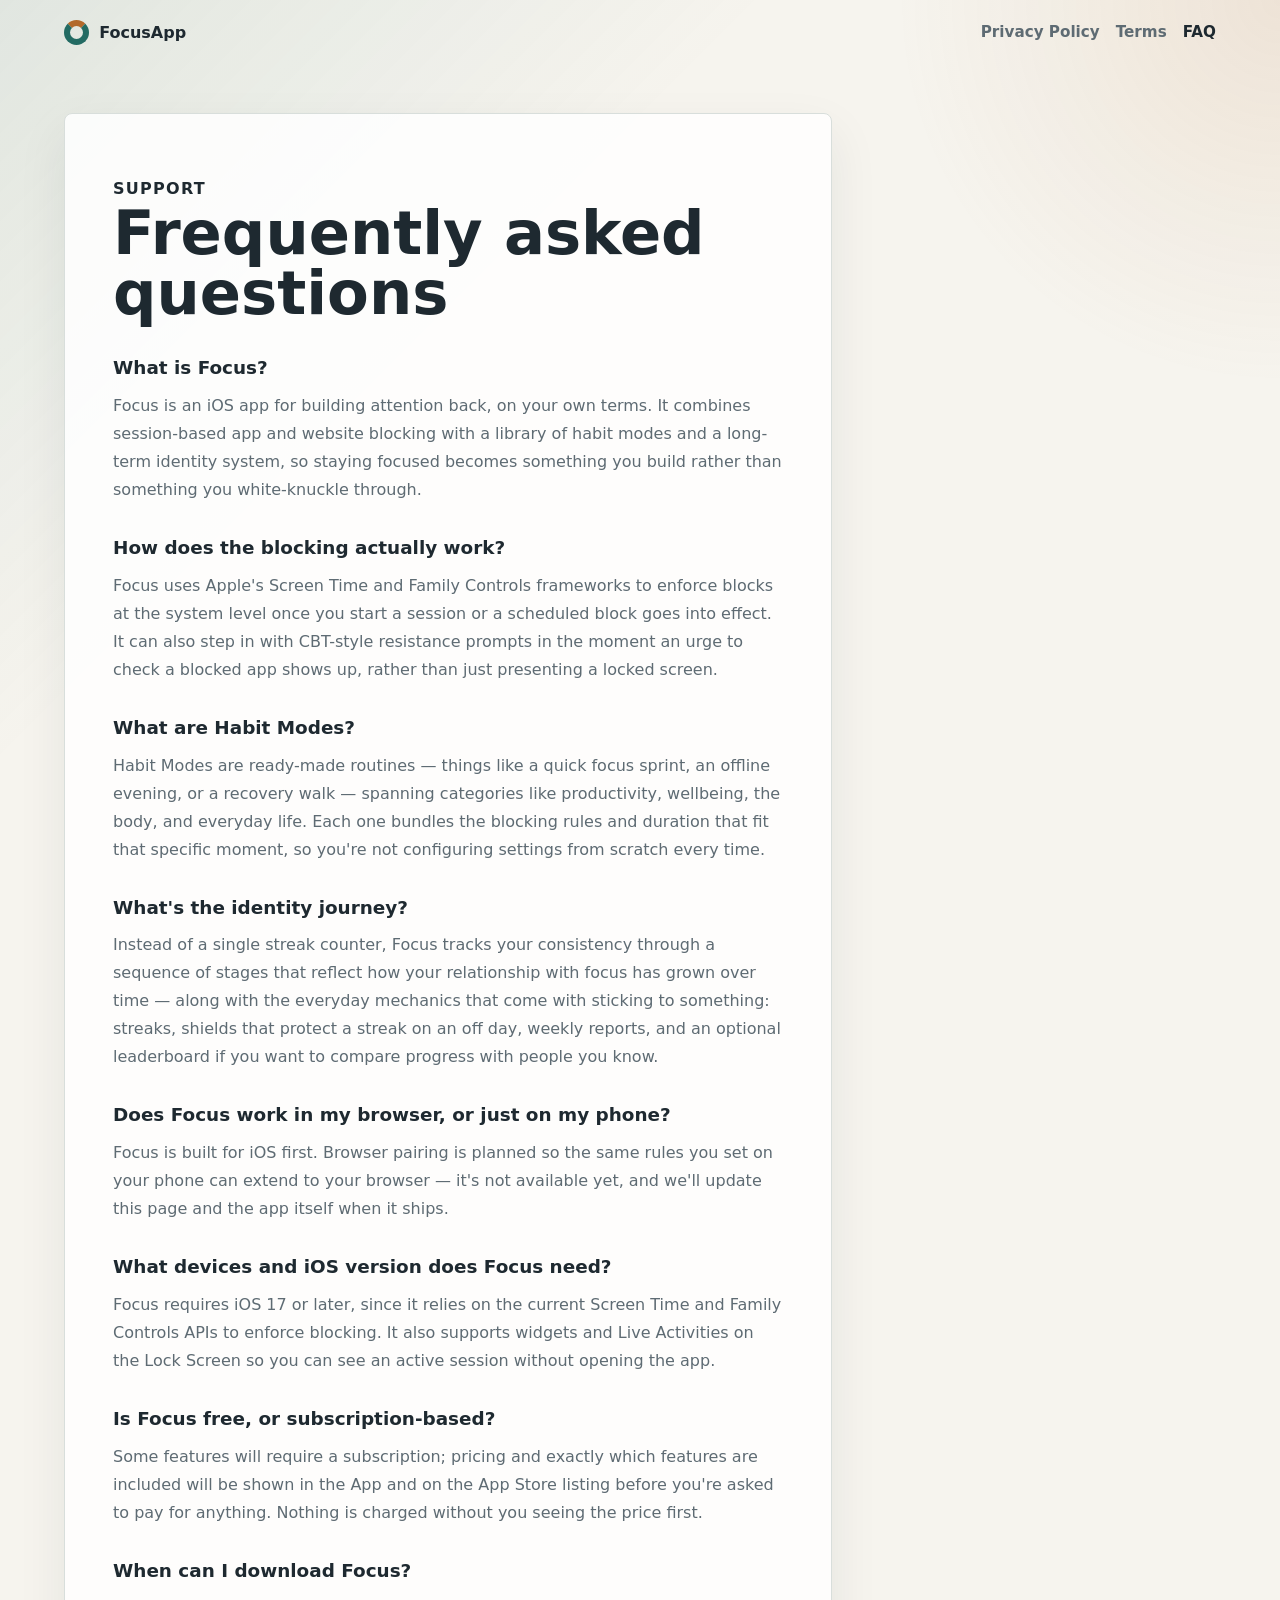
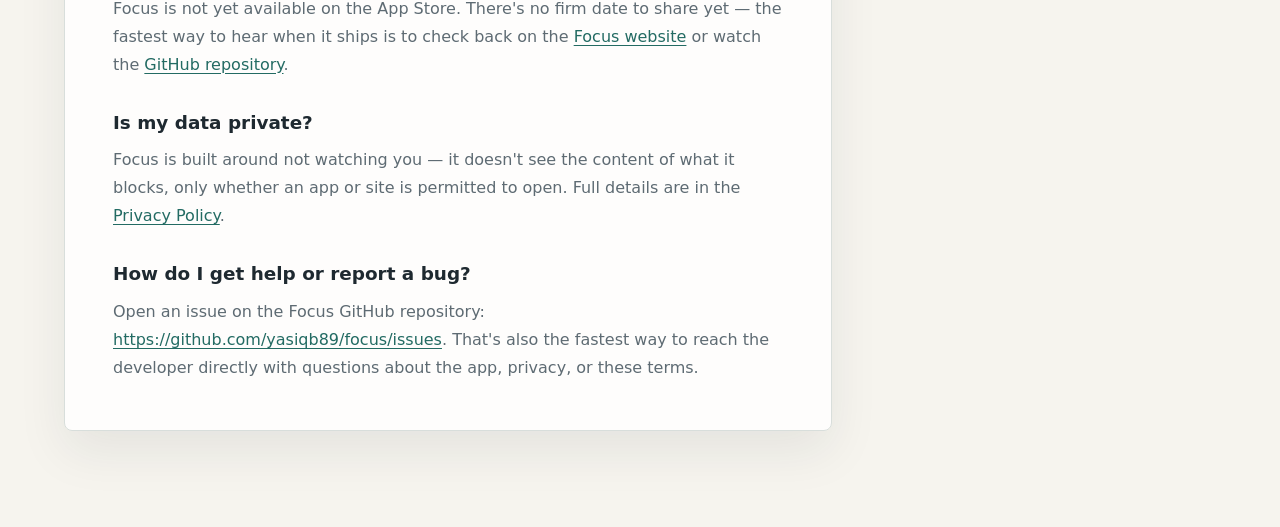
==== faq/index.html @ 5261e76b "Add FAQ page, rewrite Terms of Use, new "Get in touch" nav button - New faq/ page: 10 questions grou" ====
<!doctype html>
<html lang="en">
  <head>
    <meta charset="utf-8">
    <meta name="viewport" content="width=device-width, initial-scale=1">
    <meta name="description" content="Frequently asked questions about Focus — blocking, habit modes, the identity journey, privacy, and support.">
    <title>FAQ | FocusApp</title>
    <link rel="stylesheet" href="../assets/styles.css">
  </head>
  <body>
    <header class="site-header">
      <a class="brand" href="../" aria-label="FocusApp home">
        <span class="brand-mark" aria-hidden="true"></span>
        <span>FocusApp</span>
      </a>
      <nav aria-label="Legal">
        <a href="../focus/privacy-policy/">Privacy Policy</a>
        <a href="../terms/">Terms</a>
        <a aria-current="page" href="./">FAQ</a>
      </nav>
    </header>

    <main class="document-shell">
      <article class="legal-document">
        <p class="eyebrow">Support</p>
        <h1>Frequently asked questions</h1>

        <h2>What is Focus?</h2>
        <p>
          Focus is an iOS app for building attention back, on your own terms.
          It combines session-based app and website blocking with a library of
          habit modes and a long-term identity system, so staying focused
          becomes something you build rather than something you white-knuckle
          through.
        </p>

        <h2>How does the blocking actually work?</h2>
        <p>
          Focus uses Apple's Screen Time and Family Controls frameworks to
          enforce blocks at the system level once you start a session or a
          scheduled block goes into effect. It can also step in with CBT-style
          resistance prompts in the moment an urge to check a blocked app
          shows up, rather than just presenting a locked screen.
        </p>

        <h2>What are Habit Modes?</h2>
        <p>
          Habit Modes are ready-made routines — things like a quick focus
          sprint, an offline evening, or a recovery walk — spanning categories
          like productivity, wellbeing, the body, and everyday life. Each one
          bundles the blocking rules and duration that fit that specific
          moment, so you're not configuring settings from scratch every time.
        </p>

        <h2>What's the identity journey?</h2>
        <p>
          Instead of a single streak counter, Focus tracks your consistency
          through a sequence of stages that reflect how your relationship with
          focus has grown over time — along with the everyday mechanics that
          come with sticking to something: streaks, shields that protect a
          streak on an off day, weekly reports, and an optional leaderboard if
          you want to compare progress with people you know.
        </p>

        <h2>Does Focus work in my browser, or just on my phone?</h2>
        <p>
          Focus is built for iOS first. Browser pairing is planned so the same
          rules you set on your phone can extend to your browser — it's not
          available yet, and we'll update this page and the app itself when it
          ships.
        </p>

        <h2>What devices and iOS version does Focus need?</h2>
        <p>
          Focus requires iOS 17 or later, since it relies on the current
          Screen Time and Family Controls APIs to enforce blocking. It also
          supports widgets and Live Activities on the Lock Screen so you can
          see an active session without opening the app.
        </p>

        <h2>Is Focus free, or subscription-based?</h2>
        <p>
          Some features will require a subscription; pricing and exactly which
          features are included will be shown in the App and on the App Store
          listing before you're asked to pay for anything. Nothing is charged
          without you seeing the price first.
        </p>

        <h2>When can I download Focus?</h2>
        <p>
          Focus is not yet available on the App Store. There's no firm date to
          share yet — the fastest way to hear when it ships is to check
          back on the <a href="https://yasiqb89.github.io/Github-Page/focus/">Focus website</a>
          or watch the <a href="https://github.com/yasiqb89/focus">GitHub repository</a>.
        </p>

        <h2>Is my data private?</h2>
        <p>
          Focus is built around not watching you — it doesn't see the content
          of what it blocks, only whether an app or site is permitted to open.
          Full details are in the <a href="../focus/privacy-policy/">Privacy Policy</a>.
        </p>

        <h2>How do I get help or report a bug?</h2>
        <p>
          Open an issue on the Focus GitHub repository:
          <a href="https://github.com/yasiqb89/focus/issues">https://github.com/yasiqb89/focus/issues</a>.
          That's also the fastest way to reach the developer directly with
          questions about the app, privacy, or these terms.
        </p>
      </article>
    </main>
  </body>
</html>
---- assets/styles.css ----
:root {
  color-scheme: light;
  --bg: #f6f4ee;
  --surface: #ffffff;
  --text: #1e2930;
  --muted: #5e6b73;
  --line: #d8dedb;
  --accent: #236b63;
  --accent-strong: #184c47;
  --amber: #b26a2c;
  --shadow: 0 20px 50px rgba(28, 43, 48, 0.08);
}

* {
  box-sizing: border-box;
}

html {
  font-family:
    Inter, ui-sans-serif, system-ui, -apple-system, BlinkMacSystemFont, "Segoe UI",
    sans-serif;
  background: var(--bg);
  color: var(--text);
}

body {
  margin: 0;
  min-height: 100vh;
  background:
    linear-gradient(135deg, rgba(35, 107, 99, 0.1), transparent 34rem),
    radial-gradient(circle at top right, rgba(178, 106, 44, 0.12), transparent 24rem),
    var(--bg);
}

a {
  color: var(--accent);
  text-underline-offset: 0.18em;
}

a:hover {
  color: var(--accent-strong);
}

.site-header {
  display: flex;
  align-items: center;
  justify-content: space-between;
  gap: 1.5rem;
  width: min(100% - 2rem, 72rem);
  margin: 0 auto;
  padding: 1.25rem 0;
}

.brand {
  display: inline-flex;
  align-items: center;
  gap: 0.65rem;
  color: var(--text);
  font-weight: 750;
  text-decoration: none;
}

.brand-mark {
  display: inline-block;
  width: 1.55rem;
  height: 1.55rem;
  border: 0.38rem solid var(--accent);
  border-top-color: var(--amber);
  border-radius: 999px;
}

nav {
  display: flex;
  align-items: center;
  gap: 1rem;
  font-size: 0.95rem;
}

nav a {
  color: var(--muted);
  font-weight: 650;
  text-decoration: none;
}

nav a[aria-current="page"],
nav a:hover {
  color: var(--text);
}

.page-shell,
.document-shell {
  width: min(100% - 2rem, 72rem);
  margin: 0 auto;
}

.page-shell {
  display: grid;
  align-items: center;
  min-height: calc(100vh - 5rem);
  padding: 4rem 0 6rem;
}

.intro {
  max-width: 43rem;
}

.eyebrow {
  margin: 0 0 0.85rem;
  color: var(--accent);
  font-size: 0.78rem;
  font-weight: 800;
  letter-spacing: 0.08em;
  text-transform: uppercase;
}

h1,
h2 {
  letter-spacing: 0;
}

h1 {
  margin: 0;
  font-size: clamp(2.4rem, 6vw, 5.25rem);
  line-height: 0.98;
}

.intro p:not(.eyebrow) {
  max-width: 36rem;
  margin: 1.4rem 0 0;
  color: var(--muted);
  font-size: 1.1rem;
  line-height: 1.7;
}

.actions {
  display: flex;
  flex-wrap: wrap;
  gap: 0.8rem;
  margin-top: 2rem;
}

.button {
  display: inline-flex;
  align-items: center;
  justify-content: center;
  min-height: 2.9rem;
  padding: 0.78rem 1rem;
  border: 1px solid var(--accent);
  border-radius: 8px;
  background: var(--accent);
  color: #ffffff;
  font-weight: 750;
  text-decoration: none;
}

.button:hover {
  background: var(--accent-strong);
  color: #ffffff;
}

.button.secondary {
  background: rgba(255, 255, 255, 0.55);
  color: var(--accent);
}

.button.secondary:hover {
  background: #ffffff;
  color: var(--accent-strong);
}

.document-shell {
  padding: 3rem 0 6rem;
}

.legal-document {
  width: min(100%, 48rem);
  padding: clamp(1.4rem, 4vw, 3rem);
  border: 1px solid var(--line);
  border-radius: 8px;
  background: rgba(255, 255, 255, 0.86);
  box-shadow: var(--shadow);
}

.legal-document h1 {
  margin-bottom: 1.5rem;
  font-size: clamp(2.2rem, 5vw, 3.8rem);
  line-height: 1;
}

.legal-document h2 {
  margin: 2rem 0 0.6rem;
  font-size: 1.15rem;
  line-height: 1.25;
}

.legal-document p {
  margin: 0.8rem 0 0;
  color: var(--muted);
  font-size: 1rem;
  line-height: 1.75;
}

.legal-document p:first-of-type {
  color: var(--text);
}

@media (max-width: 640px) {
  .site-header {
    align-items: flex-start;
    flex-direction: column;
  }

  nav {
    width: 100%;
    justify-content: flex-start;
  }

  .page-shell {
    align-items: start;
    padding-top: 3rem;
  }

  .actions {
    flex-direction: column;
    align-items: stretch;
  }
}
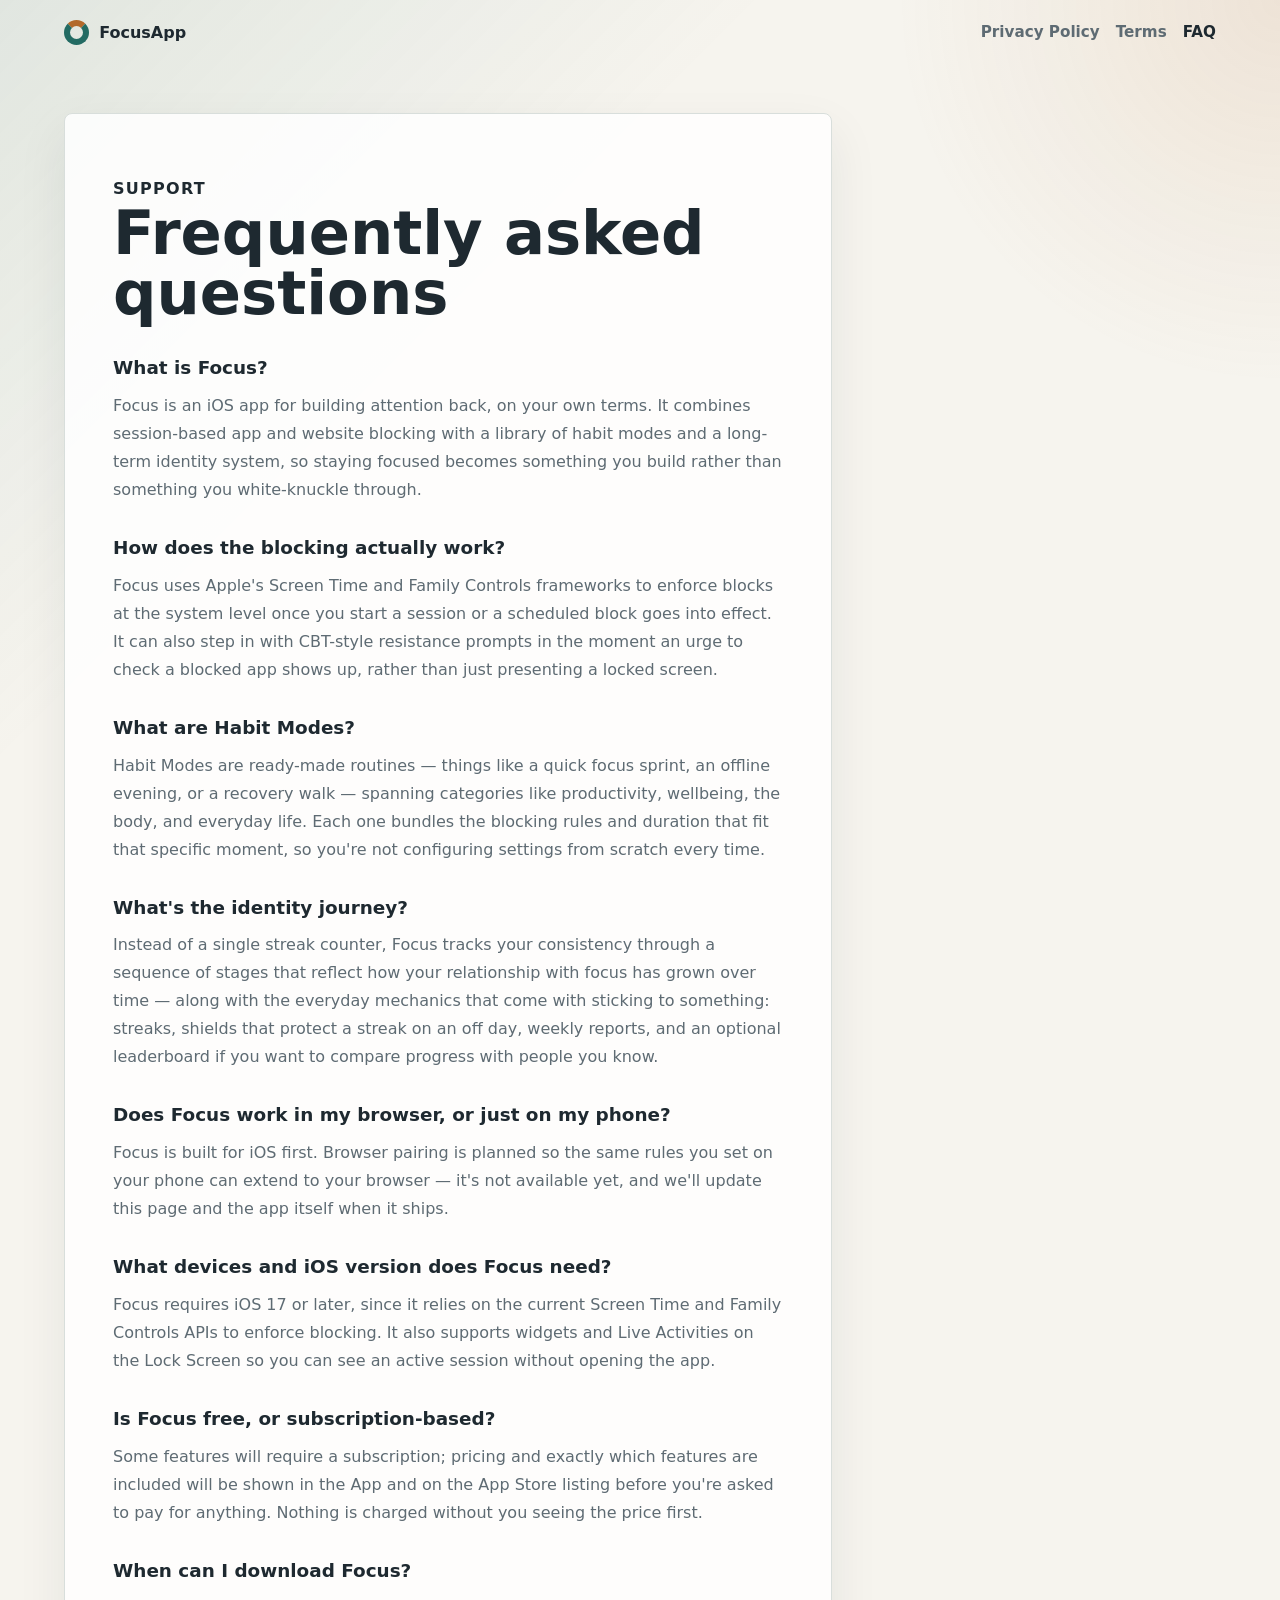
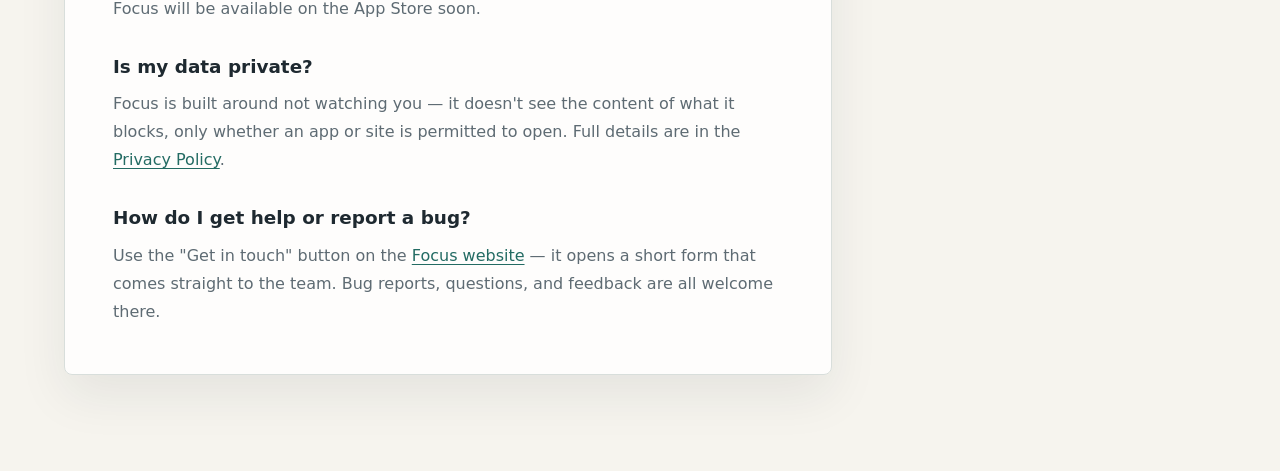
==== commit f327945e: "Deploy contact drawer to Focus site; update FAQ answers - Sync the new "Get in touch" slide-in conta" ====
--- a/faq/index.html
+++ b/faq/index.html
@@ -88,10 +88,7 @@
 
         <h2>When can I download Focus?</h2>
         <p>
-          Focus is not yet available on the App Store. There's no firm date to
-          share yet — the fastest way to hear when it ships is to check
-          back on the <a href="https://yasiqb89.github.io/Github-Page/focus/">Focus website</a>
-          or watch the <a href="https://github.com/yasiqb89/focus">GitHub repository</a>.
+          Focus will be available on the App Store soon.
         </p>
 
         <h2>Is my data private?</h2>
@@ -103,10 +100,10 @@
 
         <h2>How do I get help or report a bug?</h2>
         <p>
-          Open an issue on the Focus GitHub repository:
-          <a href="https://github.com/yasiqb89/focus/issues">https://github.com/yasiqb89/focus/issues</a>.
-          That's also the fastest way to reach the developer directly with
-          questions about the app, privacy, or these terms.
+          Use the "Get in touch" button on the
+          <a href="https://yasiqb89.github.io/Github-Page/focus/">Focus website</a>
+          — it opens a short form that comes straight to the team. Bug reports,
+          questions, and feedback are all welcome there.
         </p>
       </article>
     </main>
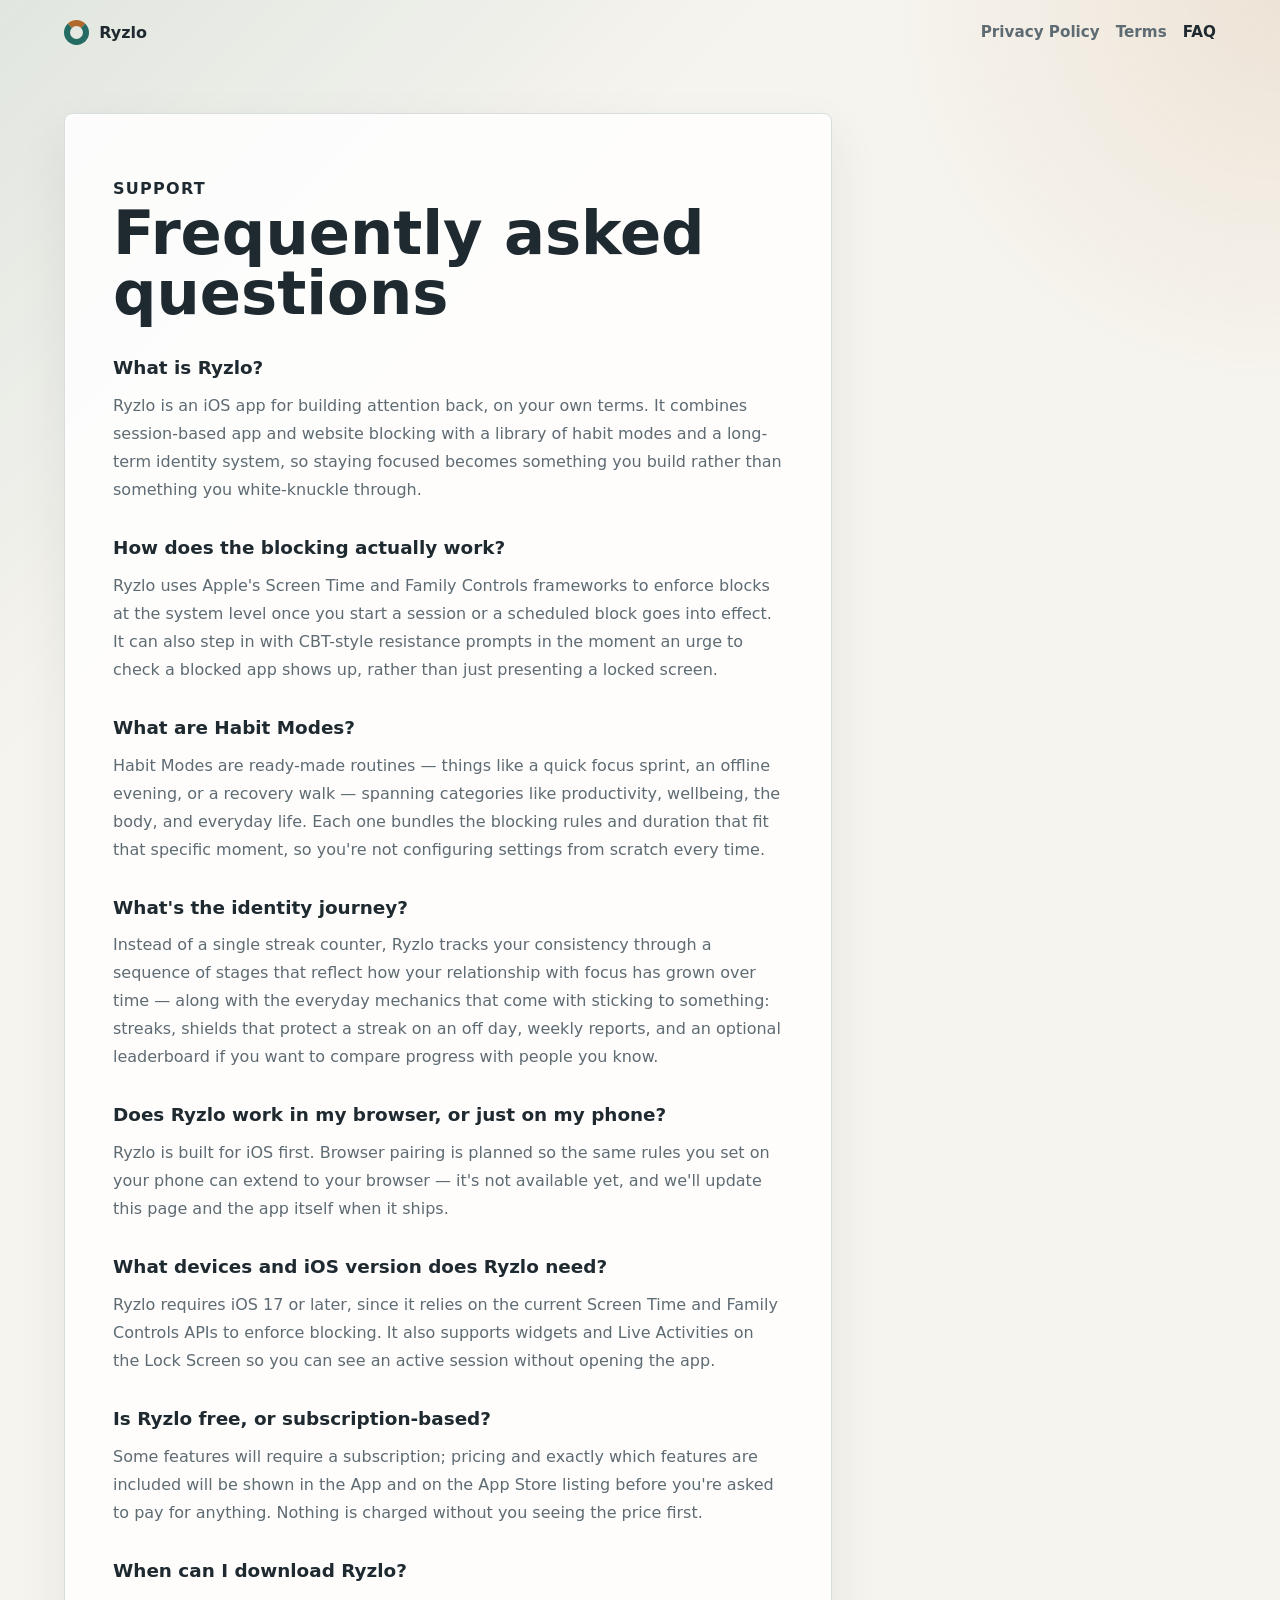
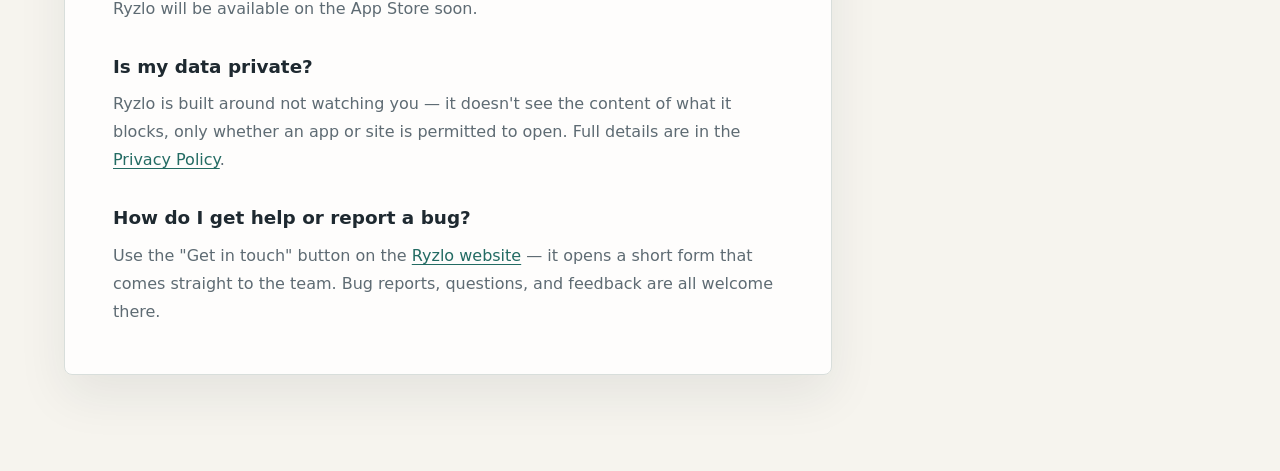
==== commit 611474ca: "Rebrand Focus → Ryzlo across legal/support pages Completes the rename started on the marketing site:" ====
--- a/faq/index.html
+++ b/faq/index.html
@@ -3,15 +3,15 @@
   <head>
     <meta charset="utf-8">
     <meta name="viewport" content="width=device-width, initial-scale=1">
-    <meta name="description" content="Frequently asked questions about Focus — blocking, habit modes, the identity journey, privacy, and support.">
-    <title>FAQ | FocusApp</title>
+    <meta name="description" content="Frequently asked questions about Ryzlo — blocking, habit modes, the identity journey, privacy, and support.">
+    <title>FAQ | Ryzlo</title>
     <link rel="stylesheet" href="../assets/styles.css">
   </head>
   <body>
     <header class="site-header">
-      <a class="brand" href="../" aria-label="FocusApp home">
+      <a class="brand" href="../" aria-label="Ryzlo home">
         <span class="brand-mark" aria-hidden="true"></span>
-        <span>FocusApp</span>
+        <span>Ryzlo</span>
       </a>
       <nav aria-label="Legal">
         <a href="../focus/privacy-policy/">Privacy Policy</a>
@@ -25,9 +25,9 @@
         <p class="eyebrow">Support</p>
         <h1>Frequently asked questions</h1>
 
-        <h2>What is Focus?</h2>
+        <h2>What is Ryzlo?</h2>
         <p>
-          Focus is an iOS app for building attention back, on your own terms.
+          Ryzlo is an iOS app for building attention back, on your own terms.
           It combines session-based app and website blocking with a library of
           habit modes and a long-term identity system, so staying focused
           becomes something you build rather than something you white-knuckle
@@ -36,7 +36,7 @@
 
         <h2>How does the blocking actually work?</h2>
         <p>
-          Focus uses Apple's Screen Time and Family Controls frameworks to
+          Ryzlo uses Apple's Screen Time and Family Controls frameworks to
           enforce blocks at the system level once you start a session or a
           scheduled block goes into effect. It can also step in with CBT-style
           resistance prompts in the moment an urge to check a blocked app
@@ -54,7 +54,7 @@
 
         <h2>What's the identity journey?</h2>
         <p>
-          Instead of a single streak counter, Focus tracks your consistency
+          Instead of a single streak counter, Ryzlo tracks your consistency
           through a sequence of stages that reflect how your relationship with
           focus has grown over time — along with the everyday mechanics that
           come with sticking to something: streaks, shields that protect a
@@ -62,23 +62,23 @@
           you want to compare progress with people you know.
         </p>
 
-        <h2>Does Focus work in my browser, or just on my phone?</h2>
+        <h2>Does Ryzlo work in my browser, or just on my phone?</h2>
         <p>
-          Focus is built for iOS first. Browser pairing is planned so the same
+          Ryzlo is built for iOS first. Browser pairing is planned so the same
           rules you set on your phone can extend to your browser — it's not
           available yet, and we'll update this page and the app itself when it
           ships.
         </p>
 
-        <h2>What devices and iOS version does Focus need?</h2>
+        <h2>What devices and iOS version does Ryzlo need?</h2>
         <p>
-          Focus requires iOS 17 or later, since it relies on the current
+          Ryzlo requires iOS 17 or later, since it relies on the current
           Screen Time and Family Controls APIs to enforce blocking. It also
           supports widgets and Live Activities on the Lock Screen so you can
           see an active session without opening the app.
         </p>
 
-        <h2>Is Focus free, or subscription-based?</h2>
+        <h2>Is Ryzlo free, or subscription-based?</h2>
         <p>
           Some features will require a subscription; pricing and exactly which
           features are included will be shown in the App and on the App Store
@@ -86,14 +86,14 @@
           without you seeing the price first.
         </p>
 
-        <h2>When can I download Focus?</h2>
+        <h2>When can I download Ryzlo?</h2>
         <p>
-          Focus will be available on the App Store soon.
+          Ryzlo will be available on the App Store soon.
         </p>
 
         <h2>Is my data private?</h2>
         <p>
-          Focus is built around not watching you — it doesn't see the content
+          Ryzlo is built around not watching you — it doesn't see the content
           of what it blocks, only whether an app or site is permitted to open.
           Full details are in the <a href="../focus/privacy-policy/">Privacy Policy</a>.
         </p>
@@ -101,7 +101,7 @@
         <h2>How do I get help or report a bug?</h2>
         <p>
           Use the "Get in touch" button on the
-          <a href="https://yasiqb89.github.io/Github-Page/focus/">Focus website</a>
+          <a href="https://ryzlo.net/">Ryzlo website</a>
           — it opens a short form that comes straight to the team. Bug reports,
           questions, and feedback are all welcome there.
         </p>
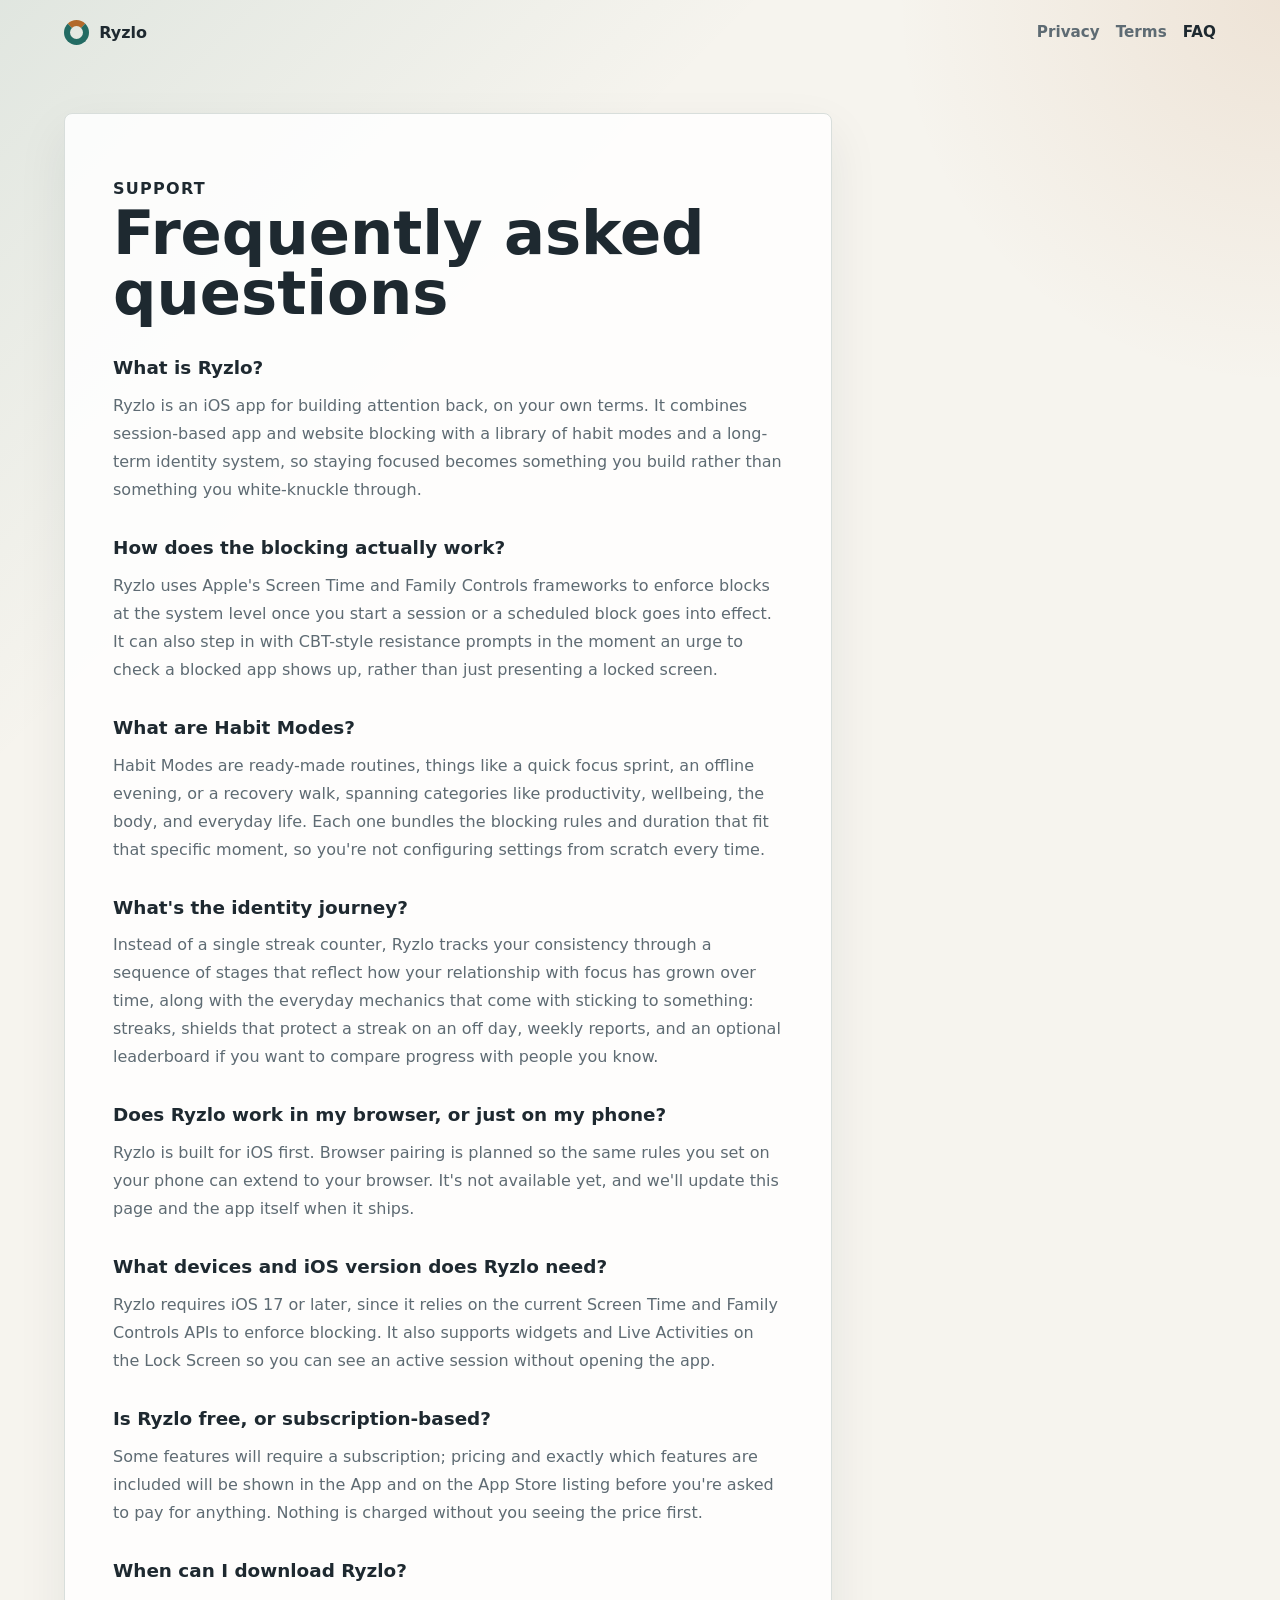
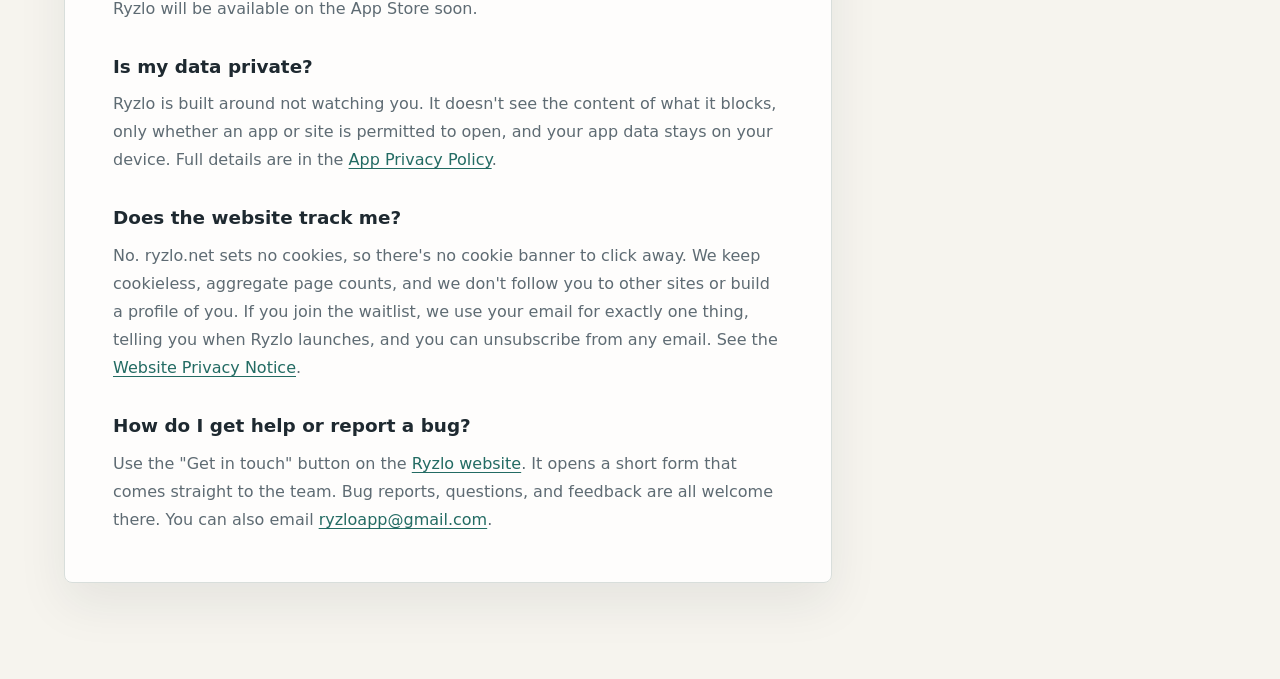
==== commit 850a6091: "Publish: self-hosted fonts, website privacy notice, aligned legal pages Site (from focus-marketing-s" ====
--- a/faq/index.html
+++ b/faq/index.html
@@ -3,7 +3,7 @@
   <head>
     <meta charset="utf-8">
     <meta name="viewport" content="width=device-width, initial-scale=1">
-    <meta name="description" content="Frequently asked questions about Ryzlo — blocking, habit modes, the identity journey, privacy, and support.">
+    <meta name="description" content="Frequently asked questions about Ryzlo: blocking, habit modes, the identity journey, privacy, and support.">
     <title>FAQ | Ryzlo</title>
     <link rel="stylesheet" href="../assets/styles.css">
   </head>
@@ -14,7 +14,7 @@
         <span>Ryzlo</span>
       </a>
       <nav aria-label="Legal">
-        <a href="../focus/privacy-policy/">Privacy Policy</a>
+        <a href="../privacy/">Privacy</a>
         <a href="../terms/">Terms</a>
         <a aria-current="page" href="./">FAQ</a>
       </nav>
@@ -45,8 +45,8 @@
 
         <h2>What are Habit Modes?</h2>
         <p>
-          Habit Modes are ready-made routines — things like a quick focus
-          sprint, an offline evening, or a recovery walk — spanning categories
+          Habit Modes are ready-made routines, things like a quick focus
+          sprint, an offline evening, or a recovery walk, spanning categories
           like productivity, wellbeing, the body, and everyday life. Each one
           bundles the blocking rules and duration that fit that specific
           moment, so you're not configuring settings from scratch every time.
@@ -56,7 +56,7 @@
         <p>
           Instead of a single streak counter, Ryzlo tracks your consistency
           through a sequence of stages that reflect how your relationship with
-          focus has grown over time — along with the everyday mechanics that
+          focus has grown over time, along with the everyday mechanics that
           come with sticking to something: streaks, shields that protect a
           streak on an off day, weekly reports, and an optional leaderboard if
           you want to compare progress with people you know.
@@ -65,7 +65,7 @@
         <h2>Does Ryzlo work in my browser, or just on my phone?</h2>
         <p>
           Ryzlo is built for iOS first. Browser pairing is planned so the same
-          rules you set on your phone can extend to your browser — it's not
+          rules you set on your phone can extend to your browser. It's not
           available yet, and we'll update this page and the app itself when it
           ships.
         </p>
@@ -93,17 +93,27 @@
 
         <h2>Is my data private?</h2>
         <p>
-          Ryzlo is built around not watching you — it doesn't see the content
-          of what it blocks, only whether an app or site is permitted to open.
-          Full details are in the <a href="../focus/privacy-policy/">Privacy Policy</a>.
+          Ryzlo is built around not watching you. It doesn't see the content
+          of what it blocks, only whether an app or site is permitted to open,
+          and your app data stays on your device. Full details are in the
+          <a href="../focus/privacy-policy/">App Privacy Policy</a>.
+        </p>
+
+        <h2>Does the website track me?</h2>
+        <p>
+          No. ryzlo.net sets no cookies, so there's no cookie banner to click
+          away. We keep cookieless, aggregate page counts, and we don't follow
+          you to other sites or build a profile of you. If you join the waitlist,
+          we use your email for exactly one thing, telling you when Ryzlo launches, and you can unsubscribe from any email. See the
+          <a href="https://ryzlo.net/privacy.html">Website Privacy Notice</a>.
         </p>
 
         <h2>How do I get help or report a bug?</h2>
         <p>
           Use the "Get in touch" button on the
-          <a href="https://ryzlo.net/">Ryzlo website</a>
-          — it opens a short form that comes straight to the team. Bug reports,
-          questions, and feedback are all welcome there.
+          <a href="https://ryzlo.net/">Ryzlo website</a>. It opens a short form that comes straight to the team. Bug reports,
+          questions, and feedback are all welcome there. You can also email
+          <a href="mailto:ryzloapp@gmail.com">ryzloapp@gmail.com</a>.
         </p>
       </article>
     </main>
